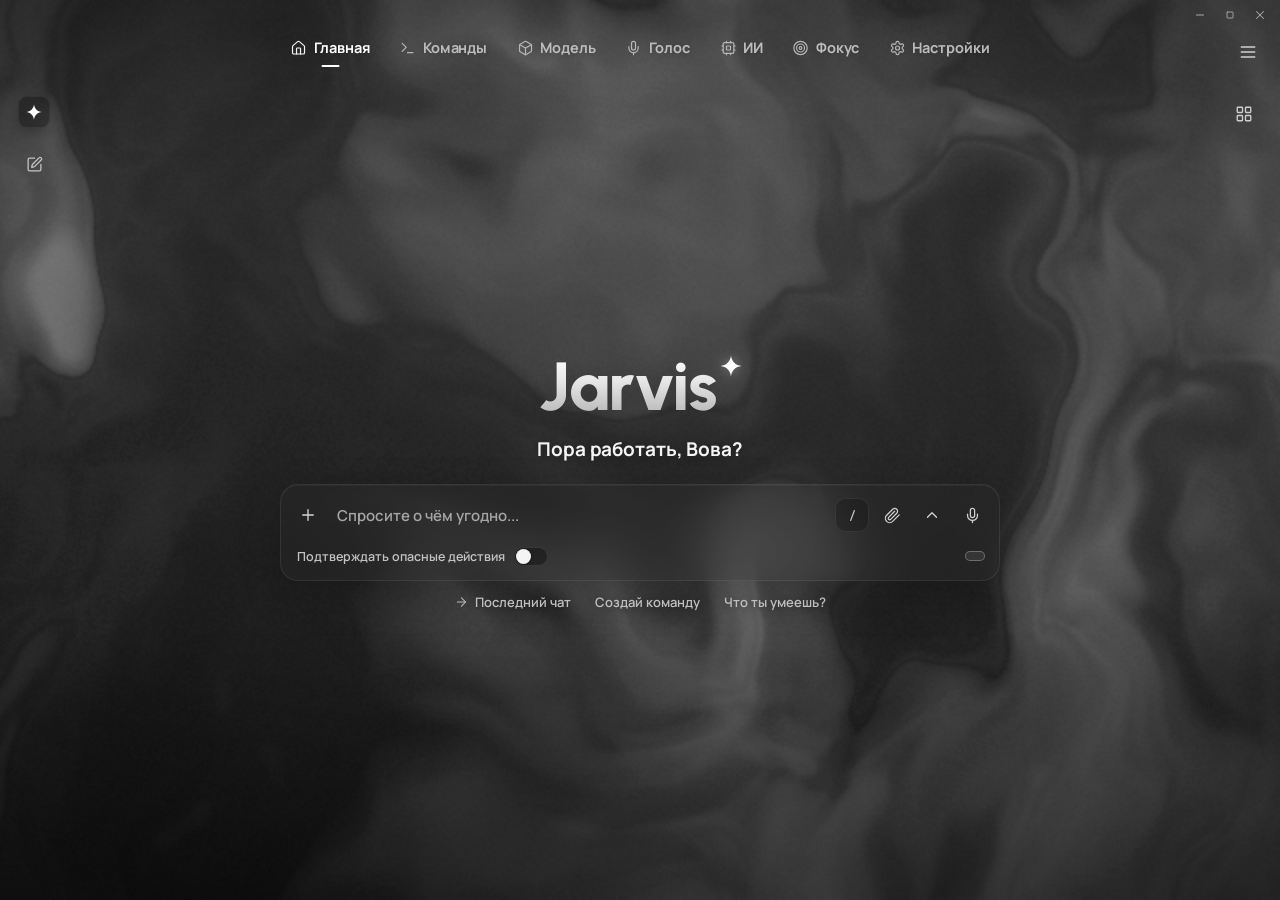
==== web/index.html @ 85fd49ee "Джарвис 1.0.0: новый интерфейс + менеджер версий (GitHub Releases)" ====
<!doctype html>
<html lang="ru">
<head>
<meta charset="utf-8">
<meta name="viewport" content="width=device-width, initial-scale=1">
<title>Джарвис</title>
<link rel="stylesheet" href="style.css">
</head>
<body data-state="idle">
<canvas id="bg"></canvas>
<div id="shade"></div>
<div id="app">
  <header id="top" class="pywebview-drag-region">
    <div id="winctl">
      <button data-win="min" title="Свернуть"></button>
      <button data-win="max" title="Развернуть"></button>
      <button data-win="close" class="close" title="Закрыть (в трей)"></button>
    </div>
    <nav id="tabs"></nav>
    <button id="burger" class="icon-btn" title="Меню"></button>
  </header>

  <aside id="rail">
    <button id="rail-home" class="rail-btn active" title="Главная"></button>
    <button id="rail-new" class="rail-btn" title="Новый чат"></button>
  </aside>
  <button id="grid-btn" class="icon-btn" title="Ещё"></button>

  <main id="views">
    <section class="view active" id="v-home">
      <div id="hero">
        <h1 id="wordmark"><span class="wm">Jarvis</span><span class="spark"></span></h1>
        <p id="greet">Пора работать, Вова?</p>
      </div>
      <div id="chat"><div id="msgs"></div></div>
      <div id="composer">
        <div id="status"><span class="dot"></span><span class="txt"></span></div>
        <div class="card">
          <div class="crow crow1">
            <button id="plus" class="sq" title="Действия"></button>
            <input id="input" type="text" autocomplete="off" spellcheck="false" placeholder="Спросите о чём угодно...">
            <button id="slash" class="sq boxed" title="Команды"></button>
            <button id="clip" class="sq" title="Приложить снимок экрана"></button>
            <button id="send" class="sq" title="Отправить (Enter)"></button>
            <button id="mic" class="sq" title="Говорить"></button>
          </div>
          <div class="crow crow2">
            <label class="tgl-wrap" id="confirm-wrap" title="Перед открытием программ и сайтов Джарвис спросит разрешение">
              <span class="lbl">Подтверждать опасные действия</span><span id="confirm-tgl" class="toggle"></span>
            </label>
            <button id="wake-btn" class="chip" title="Слово-активатор «Hey Jarvis»"></button>
            <button id="voice-btn" class="chip" title="Озвучивать ответы"></button>
            <button id="model-btn" class="chip" title="Модель"></button>
            <button id="watch-btn" class="chip" title="Как часто смотреть на экран во время фокуса"></button>
          </div>
        </div>
      </div>
      <div id="quick">
        <button data-q="last"></button>
        <button data-q="cmd">Создай команду</button>
        <button data-q="ask">Что ты умеешь?</button>
      </div>
    </section>

    <section class="view" id="v-commands"><div class="page"><div class="col" id="p-commands"></div></div></section>
    <section class="view" id="v-model"><div class="page"><div class="col" id="p-model"></div></div></section>
    <section class="view" id="v-voice"><div class="page"><div class="col" id="p-voice"></div></div></section>
    <section class="view" id="v-ai"><div class="page"><div class="col" id="p-ai"></div></div></section>
    <section class="view" id="v-focus"><div class="page"><div class="col" id="p-focus"></div></div></section>
    <section class="view" id="v-settings"><div class="page"><div class="col" id="p-settings"></div></div></section>
  </main>

  <div class="rz n" data-edge="n"></div><div class="rz s" data-edge="s"></div>
  <div class="rz e" data-edge="e"></div><div class="rz w" data-edge="w"></div>
  <div class="rz ne" data-edge="ne"></div><div class="rz nw" data-edge="nw"></div>
  <div class="rz se" data-edge="se"></div><div class="rz sw" data-edge="sw"></div>
  <div id="pop" class="hidden"></div>
  <div id="toasts"></div>
</div>
<script src="icons.js"></script>
<script src="bg.js"></script>
<script src="app.js"></script>
</body>
</html>
---- web/style.css ----
@font-face { font-family: 'Manrope'; src: url('fonts/Manrope-var.ttf') format('truetype'); font-weight: 200 800; font-display: block; }
@font-face { font-family: 'Urbanist'; src: url('fonts/Urbanist-var.ttf') format('truetype'); font-weight: 100 900; font-display: block; }

:root {
  --fg: #f2f2f2; --fg2: #c9c9c9; --dim: #9a9a9a; --dimmer: #6f6f6f;
  --glass: rgba(44, 44, 44, .36); --glass2: rgba(18, 18, 18, .55); --edge: rgba(255, 255, 255, .075);
  --edge2: rgba(255, 255, 255, .16); --hover: rgba(255, 255, 255, .07);
  --blur: blur(22px) saturate(115%);
  --lvl: 0;
  --top-h: 78px;
}
* { box-sizing: border-box; }
html, body { margin: 0; height: 100%; overflow: hidden; background: #161616; color: var(--fg);
  font-family: 'Manrope', 'Segoe UI', sans-serif; font-weight: 600; font-size: 14px;
  -webkit-font-smoothing: antialiased; user-select: none; }
button { font: inherit; color: inherit; background: none; border: 0; padding: 0; cursor: pointer; }
input, textarea, select { font: inherit; color: inherit; user-select: text; }
.ic { display: block; flex: none; }
.hidden { display: none !important; }

/* ── background ── */
#bg { position: fixed; inset: 0; width: 100%; height: 100%; display: block; z-index: 0; filter: contrast(1.04); }
body.no-webgl #bg { display: none; }
body.no-webgl { background: radial-gradient(1200px 700px at 60% 30%, #8a8a8a 0%, #4a4a4a 45%, #1d1d1d 100%); }
#shade { position: fixed; inset: 0; z-index: 1; pointer-events: none;
  background: radial-gradient(130% 95% at 50% 42%, rgba(0,0,0,0) 40%, rgba(0,0,0,.38) 100%),
              linear-gradient(180deg, rgba(0,0,0,.10) 0%, rgba(0,0,0,0) 18%, rgba(0,0,0,0) 70%, rgba(0,0,0,.18) 100%); }
body.view-page #shade { background: radial-gradient(130% 95% at 50% 42%, rgba(0,0,0,.18) 30%, rgba(0,0,0,.5) 100%); }
#app { position: fixed; inset: 0; z-index: 2; }

/* ── top bar ── */
#top { position: absolute; left: 0; right: 0; top: 0; height: var(--top-h); z-index: 20; }
#winctl { position: absolute; top: 4px; right: 6px; display: flex; gap: 2px; z-index: 30; }
#winctl button { width: 28px; height: 22px; border-radius: 6px; display: grid; place-items: center; color: #bdbdbd; opacity: .85; }
#winctl button:hover { background: var(--hover); color: #fff; opacity: 1; }
#winctl button.close:hover { background: #c42b1c; color: #fff; }
#tabs { position: absolute; left: 50%; top: 34px; transform: translateX(-50%); display: flex; gap: 30px; white-space: nowrap; }
.tab { display: flex; align-items: center; gap: 7px; color: #bcbcbc; font-weight: 700; font-size: 14.5px; letter-spacing: -.1px;
  position: relative; padding: 4px 0 8px; transition: color .18s; text-shadow: 0 1px 8px rgba(0,0,0,.25); }
.tab .ic { opacity: .95; }
.tab:hover { color: #e6e6e6; }
.tab.active { color: #fff; }
.tab::after { content: ''; position: absolute; left: 50%; bottom: -2px; width: 18px; height: 2px; border-radius: 2px;
  background: #fff; transform: translateX(-50%) scaleX(0); transition: transform .22s ease; }
.tab.active::after { transform: translateX(-50%) scaleX(1); }
#burger { position: absolute; right: 16px; top: 36px; }
.icon-btn { width: 32px; height: 32px; border-radius: 9px; display: grid; place-items: center; color: #cfcfcf; transition: background .15s, color .15s; }
.icon-btn:hover { background: var(--hover); color: #fff; }
.icon-btn.on { color: #fff; background: rgba(255,255,255,.12); }

/* ── left rail / grid ── */
#rail { position: absolute; left: 18px; top: 96px; display: flex; flex-direction: column; gap: 20px; z-index: 15; }
.rail-btn { width: 32px; height: 32px; border-radius: 9px; display: grid; place-items: center; color: #c4c4c4; transition: all .15s; }
.rail-btn:hover { background: var(--hover); color: #fff; }
.rail-btn.active { background: rgba(10,10,10,.42); color: #fff; box-shadow: inset 0 0 0 1px rgba(255,255,255,.06), 0 4px 14px rgba(0,0,0,.25); }
#grid-btn { position: absolute; right: 20px; top: 98px; z-index: 15; }

/* ── views ── */
.view { position: absolute; inset: 0; opacity: 0; pointer-events: none; transition: opacity .25s ease; }
.view.active { opacity: 1; pointer-events: auto; }

/* ── hero ── */
#hero { position: absolute; left: 0; right: 0; top: calc(50% - 98px); text-align: center; transition: opacity .35s ease, transform .45s cubic-bezier(.2,.8,.2,1); }
#wordmark { margin: 0; display: inline-flex; align-items: flex-start; font-family: 'Urbanist', 'Manrope', sans-serif; font-weight: 800;
  font-size: 68px; letter-spacing: -1.5px; line-height: 1; }
#wordmark .wm { background: linear-gradient(180deg, #ffffff 0%, #e8e8e8 38%, #a9a9a9 100%); -webkit-background-clip: text; background-clip: text;
  color: transparent; filter: drop-shadow(0 3px 16px rgba(0,0,0,.28)); padding: 0 2px 6px; }
#wordmark .spark { color: #fff; margin-left: 1px; margin-top: 2px; filter: drop-shadow(0 0 6px rgba(255,255,255,.35)); transition: filter .3s; }
#greet { margin: 10px 0 0; font-size: 19px; font-weight: 700; color: #f4f4f4; letter-spacing: -.1px; text-shadow: 0 1px 10px rgba(0,0,0,.35); }
body[data-state="thinking"] #wordmark .spark { animation: spin 2.2s cubic-bezier(.5,.1,.5,.9) infinite; filter: drop-shadow(0 0 10px rgba(255,255,255,.7)); }
body[data-state="speaking"] #wordmark .spark { animation: pulse 1.1s ease-in-out infinite; filter: drop-shadow(0 0 12px rgba(255,255,255,.8)); }
body[data-state="listening"] #wordmark .spark { animation: pulse .7s ease-in-out infinite; filter: drop-shadow(0 0 14px rgba(255,255,255,.9)); }
@keyframes spin { to { transform: rotate(360deg); } }
@keyframes pulse { 0%,100% { transform: scale(1); } 50% { transform: scale(1.28); } }

/* ── composer ── */
#composer { position: absolute; left: 50%; width: min(720px, calc(100% - 150px)); top: calc(50% + 34px); transform: translateX(-50%);
  transition: top .5s cubic-bezier(.2,.8,.2,1), width .4s ease; z-index: 12; }
.card { background: var(--glass); backdrop-filter: var(--blur); -webkit-backdrop-filter: var(--blur); border: 1px solid var(--edge);
  border-radius: 18px; box-shadow: 0 14px 40px rgba(0,0,0,.22), inset 0 1px 0 rgba(255,255,255,.045); }
#composer .card { padding: 8px 10px 9px 10px; }
.crow { display: flex; align-items: center; gap: 6px; }
.crow1 { height: 44px; }
#plus { width: 34px; height: 34px; color: #d6d6d6; }
#input { flex: 1; min-width: 0; height: 40px; background: transparent; border: 0; outline: 0; font-size: 15px; font-weight: 600; color: #f0f0f0; padding: 0 6px; }
#input::placeholder { color: #a6a6a6; }
.sq { width: 34px; height: 34px; border-radius: 10px; display: grid; place-items: center; color: #cfcfcf; transition: background .15s, color .15s, box-shadow .2s; }
.sq:hover { background: var(--hover); color: #fff; }
.sq.boxed { background: rgba(0,0,0,.22); box-shadow: inset 0 0 0 1px rgba(255,255,255,.08); }
.sq.boxed:hover { background: rgba(255,255,255,.08); }
.sq.on { color: #fff; background: rgba(255,255,255,.14); }
#mic { position: relative; }
body[data-state="listening"] #mic { color: #111; background: #fff;
  box-shadow: 0 0 0 calc(3px + var(--lvl) * 9px) rgba(255,255,255,.18), 0 0 22px rgba(255,255,255,.55); }
body[data-state="speaking"] #mic { color: #fff; }
.crow2 { padding: 4px 4px 0 6px; gap: 14px; min-width: 0; font-size: 12.5px; color: #c3c3c3; height: 34px; }
.crow2 .lbl { white-space: nowrap; }
.toggle { position: relative; width: 34px; height: 19px; border-radius: 12px; background: rgba(0,0,0,.35); box-shadow: inset 0 0 0 1px rgba(255,255,255,.1); flex: none; transition: background .2s; }
.toggle::after { content: ''; position: absolute; left: 2px; top: 2px; width: 15px; height: 15px; border-radius: 50%; background: #f4f4f4; transition: transform .2s ease; box-shadow: 0 1px 3px rgba(0,0,0,.35); }
.toggle.on { background: rgba(255,255,255,.42); }
.toggle.on::after { transform: translateX(15px); }
.tgl-wrap { display: flex; align-items: center; gap: 9px; cursor: pointer; }
.chip { display: flex; align-items: center; gap: 6px; color: #c6c6c6; white-space: nowrap; border-radius: 8px; padding: 3px 4px; transition: color .15s, background .15s; }
.chip:hover { color: #fff; }
.chip.on { color: #fff; }
.chip.on .ic { filter: drop-shadow(0 0 5px rgba(255,255,255,.6)); }
#model-btn { color: #ececec; font-weight: 700; max-width: 150px; min-width: 0; flex: 0 1 auto; }
#model-btn .txt { overflow: hidden; text-overflow: ellipsis; white-space: nowrap; }
#watch-btn { margin-left: auto; border: 1px solid rgba(255,255,255,.28); background: rgba(255,255,255,.08); padding: 4px 9px; border-radius: 9px; color: #e2e2e2; max-width: 150px; min-width: 0; flex: 0 1 auto; }
#watch-btn .txt { overflow: hidden; text-overflow: ellipsis; white-space: nowrap; }
#watch-btn:hover { background: rgba(255,255,255,.14); }
#status { position: absolute; left: 50%; transform: translateX(-50%); bottom: calc(100% + 8px); font-size: 12px; color: #d8d8d8; white-space: nowrap;
  display: flex; align-items: center; gap: 7px; opacity: 0; transition: opacity .25s; pointer-events: none; text-shadow: 0 1px 8px rgba(0,0,0,.5); }
#status .dot { width: 6px; height: 6px; border-radius: 50%; background: #fff; box-shadow: 0 0 8px #fff; }
#status.show .dot { animation: pulse 1s infinite; }
#status.show { opacity: 1; }

#quick { position: absolute; left: 50%; transform: translateX(-50%); top: calc(50% + 143px); display: flex; gap: 24px; font-size: 13px; color: #cfcfcf;
  transition: opacity .3s; white-space: nowrap; }
#quick button { display: flex; align-items: center; gap: 6px; color: #cfcfcf; text-shadow: 0 1px 8px rgba(0,0,0,.4); }
#quick button:hover { color: #fff; }

/* ── chat mode ── */
#chat { position: absolute; left: 50%; transform: translateX(-50%); width: min(760px, calc(100% - 150px)); top: 86px; bottom: 132px;
  overflow-y: auto; opacity: 0; pointer-events: none; transition: opacity .35s ease .1s; padding: 10px 6px 18px;
  -webkit-mask-image: linear-gradient(180deg, transparent 0, #000 26px, #000 calc(100% - 16px), transparent 100%); }
#chat::-webkit-scrollbar { width: 6px; } #chat::-webkit-scrollbar-thumb { background: rgba(255,255,255,.14); border-radius: 3px; }
body.chatmode #chat { opacity: 1; pointer-events: auto; }
body.chatmode #hero { opacity: 0; transform: translateY(-46px) scale(.92); pointer-events: none; }
body.chatmode #composer { top: calc(100% - 118px); width: min(760px, calc(100% - 150px)); }
body.chatmode #quick { opacity: 0; pointer-events: none; }
.msg { display: flex; gap: 10px; margin: 12px 0; animation: msgin .35s cubic-bezier(.2,.8,.2,1); }
@keyframes msgin { from { opacity: 0; transform: translateY(8px); } to { opacity: 1; transform: none; } }
.msg .av { width: 28px; height: 28px; border-radius: 9px; flex: none; display: grid; place-items: center; color: #fff;
  background: rgba(10,10,10,.45); box-shadow: inset 0 0 0 1px rgba(255,255,255,.07); margin-top: 2px; }
.bubble { max-width: 78%; padding: 10px 14px; border-radius: 16px; line-height: 1.5; font-size: 14.5px; font-weight: 550; color: #eeeeee;
  backdrop-filter: var(--blur); -webkit-backdrop-filter: var(--blur); white-space: pre-wrap; word-wrap: break-word; user-select: text; }
.msg.jarvis .bubble { background: rgba(20,20,20,.46); border: 1px solid var(--edge); border-top-left-radius: 6px; }
.msg.user { justify-content: flex-end; }
.msg.user .bubble { background: rgba(255,255,255,.13); border: 1px solid rgba(255,255,255,.10); border-top-right-radius: 6px; color: #fafafa; }
.msg.nudge .bubble { border-color: rgba(255,255,255,.28); box-shadow: 0 0 24px rgba(255,255,255,.08); }
.msg.system { justify-content: center; }
.msg.system .bubble { background: rgba(0,0,0,.28); font-size: 12.5px; color: #cfcfcf; border-radius: 10px; padding: 6px 12px; max-width: 90%; text-align: center; }
.msg.tool { margin: -4px 0 6px 38px; }
.toolchip { display: inline-flex; align-items: center; gap: 6px; font-size: 12px; color: #bdbdbd; padding: 3px 9px; border-radius: 8px; background: rgba(0,0,0,.22); }
.typing .bubble { display: flex; gap: 5px; padding: 14px 16px; }
.typing i { width: 6px; height: 6px; border-radius: 50%; background: #ddd; animation: blink 1.2s infinite; }
.typing i:nth-child(2) { animation-delay: .15s; } .typing i:nth-child(3) { animation-delay: .3s; }
@keyframes blink { 0%,80%,100% { opacity: .25; transform: translateY(0); } 40% { opacity: 1; transform: translateY(-3px); } }
.msg .ts { font-size: 10.5px; color: #8d8d8d; align-self: flex-end; margin-bottom: 2px; }

/* ── pages ── */
.page { position: absolute; left: 0; right: 0; top: 84px; bottom: 0; overflow-y: auto; padding: 8px 0 40px; }
.page::-webkit-scrollbar { width: 8px; } .page::-webkit-scrollbar-thumb { background: rgba(255,255,255,.14); border-radius: 4px; }
.col { width: min(780px, calc(100% - 150px)); margin: 0 auto; }
.ph { display: flex; align-items: flex-end; justify-content: space-between; margin: 10px 2px 16px; }
.ph h2 { margin: 0; font-family: 'Urbanist', 'Manrope'; font-weight: 800; font-size: 30px; letter-spacing: -.6px;
  background: linear-gradient(180deg, #fff, #b5b5b5); -webkit-background-clip: text; background-clip: text; color: transparent; }
.ph p { margin: 4px 0 0; color: #bdbdbd; font-size: 13px; font-weight: 600; }
.sect { padding: 16px 18px; margin-bottom: 14px; }
.sect h3 { margin: 0 0 12px; font-size: 13px; font-weight: 700; color: #e8e8e8; letter-spacing: .2px; display: flex; align-items: center; gap: 8px; }
.sect h3 .ic { color: #cfcfcf; }
.row { display: flex; align-items: center; gap: 12px; min-height: 40px; }
.row + .row { border-top: 1px solid rgba(255,255,255,.05); }
.row .grow { flex: 1; min-width: 0; }
.row .t { color: #ececec; font-size: 13.5px; }
.row .s { color: #a9a9a9; font-size: 12px; font-weight: 600; margin-top: 2px; }
.grid2 { display: grid; grid-template-columns: 1fr 1fr; gap: 12px 14px; }
.grid3 { display: grid; grid-template-columns: repeat(3, 1fr); gap: 12px 14px; }
.field label { display: block; font-size: 12px; color: #b3b3b3; margin: 0 0 6px 2px; }
.inp, select.inp, textarea.inp { width: 100%; background: rgba(0,0,0,.28); border: 1px solid rgba(255,255,255,.09); border-radius: 10px;
  padding: 9px 12px; color: #eee; font-size: 13.5px; font-weight: 600; outline: none; transition: border-color .15s, background .15s; }
.inp:focus { border-color: rgba(255,255,255,.3); background: rgba(0,0,0,.36); }
textarea.inp { resize: vertical; min-height: 84px; line-height: 1.45; }
select.inp { appearance: none; padding-right: 32px; background-image: url("data:image/svg+xml,%3Csvg xmlns='http://www.w3.org/2000/svg' width='14' height='14' viewBox='0 0 24 24' fill='none' stroke='%23bbb' stroke-width='2' stroke-linecap='round'%3E%3Cpath d='m6 9 6 6 6-6'/%3E%3C/svg%3E");
  background-repeat: no-repeat; background-position: right 10px center; }
select.inp option { background: #222; color: #eee; }
.inp-wrap { position: relative; } .inp-wrap .inp { padding-right: 40px; }
.inp-wrap .eye { position: absolute; right: 6px; top: 50%; transform: translateY(-50%); width: 28px; height: 28px; display: grid; place-items: center; color: #aaa; border-radius: 7px; }
.inp-wrap .eye:hover { color: #fff; background: var(--hover); }
.btn { display: inline-flex; align-items: center; gap: 8px; height: 36px; padding: 0 14px; border-radius: 10px; background: rgba(255,255,255,.08);
  box-shadow: inset 0 0 0 1px rgba(255,255,255,.1); color: #eee; font-weight: 700; font-size: 13px; white-space: nowrap; transition: background .15s, transform .1s; }
.btn:hover { background: rgba(255,255,255,.14); }
.btn:active { transform: translateY(1px); }
.btn.primary { background: #f3f3f3; color: #111; box-shadow: 0 4px 18px rgba(255,255,255,.12); }
.btn.primary:hover { background: #fff; }
.btn.ghost { background: transparent; box-shadow: none; color: #cfcfcf; } .btn.ghost:hover { background: var(--hover); color: #fff; }
.btn.sm { height: 30px; padding: 0 10px; font-size: 12.5px; }
.seg { display: inline-flex; background: rgba(0,0,0,.3); border-radius: 11px; padding: 3px; box-shadow: inset 0 0 0 1px rgba(255,255,255,.07); }
.seg button { padding: 7px 14px; border-radius: 8px; color: #bdbdbd; font-weight: 700; font-size: 13px; transition: all .15s; }
.seg button:hover { color: #fff; }
.seg button.on { background: rgba(255,255,255,.9); color: #121212; }
.note { font-size: 12px; color: #a7a7a7; line-height: 1.5; margin-top: 10px; }
.note b { color: #dcdcdc; font-weight: 700; }
.result { font-size: 12.5px; color: #dedede; margin-left: 4px; }
.slider { -webkit-appearance: none; appearance: none; width: 100%; height: 4px; border-radius: 2px; background: rgba(255,255,255,.18); outline: none; }
.slider::-webkit-slider-thumb { -webkit-appearance: none; width: 16px; height: 16px; border-radius: 50%; background: #f3f3f3; cursor: pointer; box-shadow: 0 1px 6px rgba(0,0,0,.4); }
.val { min-width: 48px; text-align: right; color: #ddd; font-size: 12.5px; }
.link { color: #e8e8e8; text-decoration: underline; text-underline-offset: 3px; text-decoration-color: rgba(255,255,255,.3); cursor: pointer; }

/* abilities */
.abil { padding: 14px; display: flex; flex-direction: column; gap: 6px; cursor: pointer; transition: transform .15s, background .15s; }
.abil:hover { background: rgba(40,40,40,.5); transform: translateY(-1px); }
.abil .top { display: flex; align-items: center; gap: 10px; }
.abil .ico { width: 32px; height: 32px; border-radius: 9px; display: grid; place-items: center; background: rgba(0,0,0,.3); color: #fff; box-shadow: inset 0 0 0 1px rgba(255,255,255,.07); }
.abil .ttl { font-weight: 700; font-size: 13.5px; color: #f0f0f0; }
.abil .dsc { font-size: 12px; color: #a9a9a9; min-height: 16px; }
.abil .ex { font-size: 12.5px; color: #dcdcdc; font-style: italic; }
.cmd-row .name { font-weight: 700; color: #f0f0f0; } .cmd-row .prompt { color: #b8b8b8; font-size: 12.5px; overflow: hidden; text-overflow: ellipsis; white-space: nowrap; }

/* focus */
.focus-top { display: flex; gap: 22px; align-items: center; }
.ring { position: relative; width: 210px; height: 210px; flex: none; }
.ring svg { position: absolute; inset: 0; transform: rotate(-90deg); }
.ring .track { stroke: rgba(255,255,255,.1); } .ring .bar { stroke: #f2f2f2; transition: stroke-dashoffset .9s linear; filter: drop-shadow(0 0 6px rgba(255,255,255,.35)); }
.ring .mid { position: absolute; inset: 0; display: flex; flex-direction: column; align-items: center; justify-content: center; }
.ring .time { font-family: 'Urbanist', 'Manrope'; font-weight: 800; font-size: 46px; letter-spacing: -1px; color: #fff; }
.ring .ph2 { font-size: 12.5px; color: #bdbdbd; margin-top: 2px; }
.focus-form { flex: 1; min-width: 0; display: flex; flex-direction: column; gap: 12px; }
.btns { display: flex; gap: 8px; flex-wrap: wrap; }
.guard { font-size: 12.5px; color: #cfcfcf; display: flex; align-items: center; gap: 8px; }
.metrics { display: grid; grid-template-columns: repeat(4, 1fr); gap: 10px; margin-bottom: 14px; }
.metric { background: rgba(0,0,0,.22); border-radius: 12px; padding: 10px 12px; box-shadow: inset 0 0 0 1px rgba(255,255,255,.05); }
.metric .k { font-size: 11.5px; color: #a8a8a8; } .metric .v { font-size: 18px; font-weight: 800; color: #fff; margin-top: 3px; font-family: 'Urbanist', 'Manrope'; }
.bars { display: flex; align-items: flex-end; gap: 12px; height: 120px; padding: 0 4px; }
.bars .b { flex: 1; display: flex; flex-direction: column; align-items: center; gap: 6px; height: 100%; justify-content: flex-end; }
.bars .b i { width: 100%; max-width: 46px; border-radius: 8px 8px 4px 4px; background: linear-gradient(180deg, rgba(255,255,255,.85), rgba(255,255,255,.25)); min-height: 3px; transition: height .5s; }
.bars .b span { font-size: 11px; color: #aaa; } .bars .b em { font-style: normal; font-size: 10.5px; color: #ddd; }
.chips { display: flex; flex-wrap: wrap; gap: 8px; }
.tag { display: inline-flex; align-items: center; gap: 6px; padding: 5px 6px 5px 11px; border-radius: 9px; background: rgba(255,255,255,.08); box-shadow: inset 0 0 0 1px rgba(255,255,255,.08); font-size: 12.5px; }
.tag button { width: 18px; height: 18px; border-radius: 5px; display: grid; place-items: center; color: #aaa; } .tag button:hover { background: rgba(255,255,255,.12); color: #fff; }
.soon { display: flex; gap: 14px; align-items: center; }
.soon .big { width: 46px; height: 46px; border-radius: 12px; display: grid; place-items: center; background: rgba(0,0,0,.3); color: #ddd; }
.badge { font-size: 11px; padding: 2px 8px; border-radius: 6px; background: rgba(255,255,255,.12); color: #eee; margin-left: 8px; }

/* popover / toast */
#pop { position: fixed; z-index: 50; min-width: 220px; max-width: 340px; max-height: 60vh; overflow-y: auto; padding: 6px; border-radius: 14px;
  background: rgba(24,24,24,.78); backdrop-filter: var(--blur); -webkit-backdrop-filter: var(--blur); border: 1px solid rgba(255,255,255,.09);
  box-shadow: 0 18px 50px rgba(0,0,0,.45); animation: popin .16s ease; }
@keyframes popin { from { opacity: 0; transform: translateY(-4px) scale(.98); } to { opacity: 1; transform: none; } }
.pi { display: flex; align-items: center; gap: 10px; width: 100%; padding: 8px 10px; border-radius: 9px; color: #e2e2e2; font-size: 13px; text-align: left; }
.pi:hover { background: rgba(255,255,255,.08); color: #fff; }
.pi .sub { margin-left: auto; color: #8f8f8f; font-size: 11.5px; padding-left: 10px; }
.pi.sel { color: #fff; } .pi.sel .ic.chk { opacity: 1; }
.pi .ic.chk { opacity: 0; margin-left: auto; }
.pi.dim { color: #8a8a8a; }
.ph-h { font-size: 11px; color: #8d8d8d; padding: 8px 10px 4px; text-transform: uppercase; letter-spacing: .6px; }
.sep { height: 1px; background: rgba(255,255,255,.07); margin: 4px 6px; }
#toasts { position: fixed; left: 50%; bottom: 22px; transform: translateX(-50%); z-index: 60; display: flex; flex-direction: column; gap: 8px; align-items: center; pointer-events: none; }
.toast { pointer-events: auto; padding: 9px 14px; border-radius: 11px; background: rgba(22,22,22,.82); backdrop-filter: var(--blur); border: 1px solid rgba(255,255,255,.1);
  font-size: 12.5px; color: #eee; box-shadow: 0 10px 30px rgba(0,0,0,.35); display: flex; gap: 10px; align-items: center; animation: popin .2s ease; max-width: 520px; }
.toast.err { border-color: rgba(255,120,120,.35); }
body.chatmode #toasts { bottom: 136px; }

/* resize grips */
.rz { position: fixed; z-index: 100; }
.rz.n { top: 0; left: 8px; right: 8px; height: 4px; cursor: n-resize; }
.rz.s { bottom: 0; left: 8px; right: 8px; height: 5px; cursor: s-resize; }
.rz.e { right: 0; top: 8px; bottom: 8px; width: 5px; cursor: e-resize; }
.rz.w { left: 0; top: 8px; bottom: 8px; width: 5px; cursor: w-resize; }
.rz.ne { right: 0; top: 0; width: 8px; height: 8px; cursor: ne-resize; }
.rz.nw { left: 0; top: 0; width: 8px; height: 8px; cursor: nw-resize; }
.rz.se { right: 0; bottom: 0; width: 12px; height: 12px; cursor: se-resize; }
.rz.sw { left: 0; bottom: 0; width: 10px; height: 10px; cursor: sw-resize; }
body.maximized .rz { display: none; }

@media (max-width: 900px) { #tabs { gap: 18px; } .tab { font-size: 13.5px; } .grid3 { grid-template-columns: 1fr 1fr; } .metrics { grid-template-columns: 1fr 1fr; } }
@media (max-height: 600px) { #hero { top: calc(50% - 92px); } #wordmark { font-size: 58px; } }

/* versions */
.sect h3 .grow { flex: 1; }
.sect h3 .icon-btn { width: 26px; height: 26px; }
.icon-btn.spin .ic { animation: spin .9s linear infinite; }
@keyframes spin { to { transform: rotate(360deg); } }
.vlist { margin-top: 8px; display: flex; flex-direction: column; gap: 8px; }
.vempty { color: #a9a9a9; font-size: 12.5px; font-weight: 600; padding: 10px 2px; }
.ver { border: 1px solid rgba(255,255,255,.06); background: rgba(0,0,0,.18); border-radius: 12px; padding: 10px 12px; }
.ver.cur { border-color: rgba(255,255,255,.16); background: rgba(255,255,255,.05); }
.vhead { display: flex; align-items: center; gap: 4px; min-height: 30px; }
.vhead .grow { flex: 1; }
.vtag { font-weight: 800; font-size: 14px; color: #f2f2f2; }
.vhead .badge { margin-left: 6px; }
.vdate { color: #9a9a9a; font-size: 12px; font-weight: 600; margin-left: 10px; }
.vcur { display: inline-flex; align-items: center; gap: 6px; color: #dcdcdc; font-size: 12.5px; font-weight: 700; padding: 0 6px; }
.vnotes { color: #b9b9b9; font-size: 12.5px; line-height: 1.45; white-space: pre-line; margin-top: 4px; max-height: 74px; overflow: hidden; }
.vprog { display: none; margin-top: 8px; }
.vprog.on { display: block; }
.vprog i { display: block; height: 4px; width: 0; border-radius: 3px; background: #f2f2f2; box-shadow: 0 0 10px rgba(255,255,255,.5); transition: width .2s; }
.vprog span { display: block; color: #bdbdbd; font-size: 11.5px; font-weight: 600; margin-top: 5px; }
.btn[disabled] { opacity: .45; pointer-events: none; }
/* modal */
.modal { position: fixed; inset: 0; z-index: 90; display: grid; place-items: center; background: rgba(0,0,0,.45); opacity: 0; transition: opacity .15s; }
.modal.show { opacity: 1; }
.mbox { width: min(440px, calc(100% - 48px)); padding: 20px 22px 18px; border-radius: 16px; background: rgba(28,28,28,.86);
  backdrop-filter: var(--blur); -webkit-backdrop-filter: var(--blur); border: 1px solid rgba(255,255,255,.12); box-shadow: 0 24px 70px rgba(0,0,0,.55); }
.mtitle { font-size: 16px; font-weight: 800; margin-bottom: 10px; }
.mtext { color: #c4c4c4; font-size: 13px; line-height: 1.5; font-weight: 500; }
.mbtns { display: flex; justify-content: flex-end; gap: 8px; margin-top: 18px; }
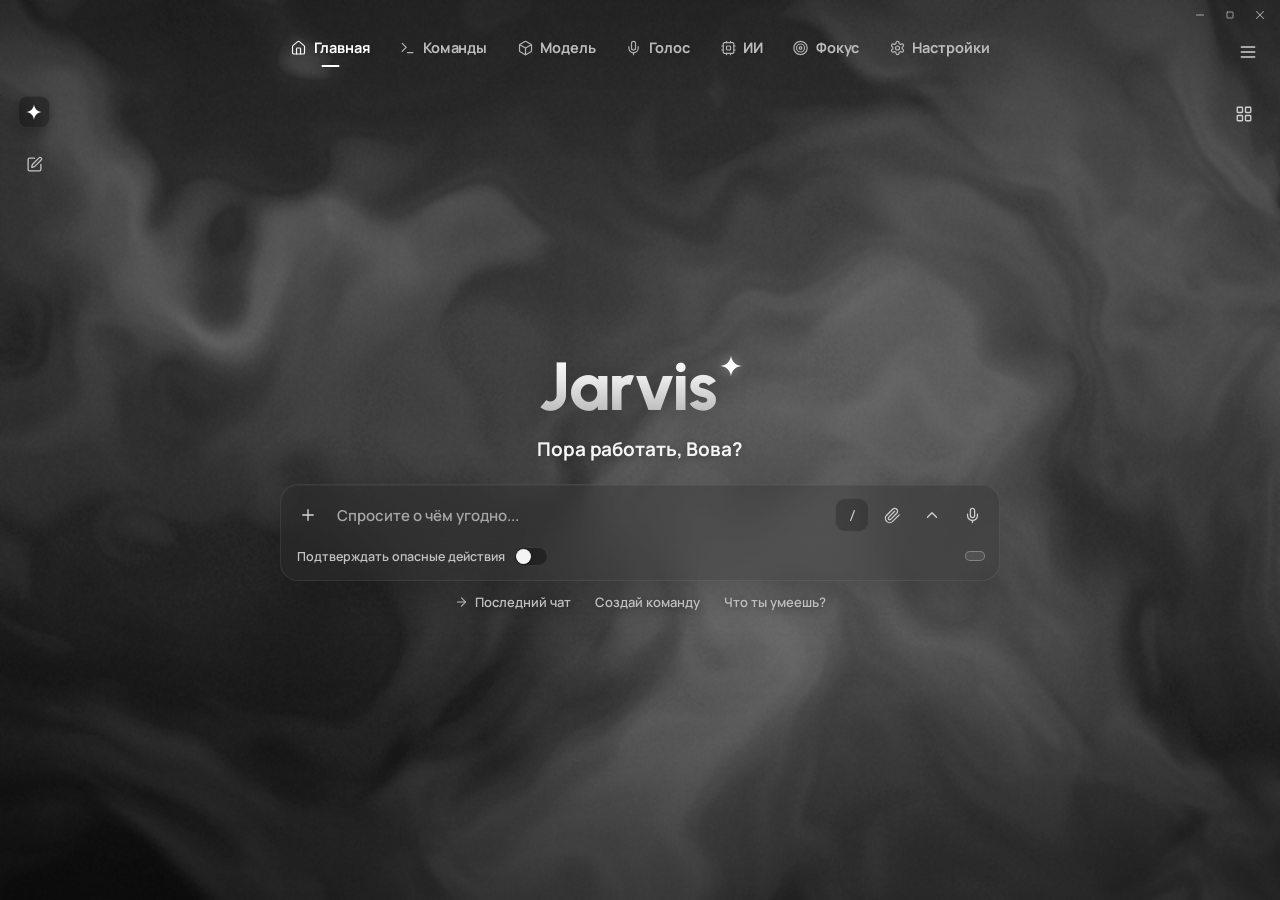
==== commit 746b33ee: "Джарвис 1.1.0: имя ассистента и характер" ====
--- a/web/index.html
+++ b/web/index.html
@@ -45,7 +45,7 @@
             <button id="mic" class="sq" title="Говорить"></button>
           </div>
           <div class="crow crow2">
-            <label class="tgl-wrap" id="confirm-wrap" title="Перед открытием программ и сайтов Джарвис спросит разрешение">
+            <label class="tgl-wrap" id="confirm-wrap" title="Перед открытием программ и сайтов ассистент спросит разрешение">
               <span class="lbl">Подтверждать опасные действия</span><span id="confirm-tgl" class="toggle"></span>
             </label>
             <button id="wake-btn" class="chip" title="Слово-активатор «Hey Jarvis»"></button>
--- a/web/style.css
+++ b/web/style.css
@@ -296,3 +296,15 @@
 .mtitle { font-size: 16px; font-weight: 800; margin-bottom: 10px; }
 .mtext { color: #c4c4c4; font-size: 13px; line-height: 1.5; font-weight: 500; }
 .mbtns { display: flex; justify-content: flex-end; gap: 8px; margin-top: 18px; }
+
+/* name + character (v1.1) */
+#wordmark.long { font-size: 54px; } #wordmark.xlong { font-size: 42px; }
+.msg .col { display: flex; flex-direction: column; min-width: 0; max-width: 100%; }
+.msg .who { font-size: 11px; font-weight: 700; color: #9d9d9d; margin: 0 0 3px 2px; letter-spacing: .2px; }
+.pchips { display: flex; flex-wrap: wrap; gap: 8px; }
+.pchip { display: inline-flex; align-items: center; gap: 6px; height: 32px; padding: 0 13px; border-radius: 999px; font-size: 13px; font-weight: 600;
+  color: #d6d6d6; background: rgba(255,255,255,.06); border: 1px solid rgba(255,255,255,.08); transition: background .15s, color .15s, border-color .15s; }
+.pchip:hover { background: rgba(255,255,255,.11); color: #fff; }
+.pchip.on { background: #f2f2f2; color: #111; border-color: #f2f2f2; box-shadow: 0 4px 16px rgba(255,255,255,.12); }
+.vsug { margin-top: 10px; border-top: none !important; background: rgba(0,0,0,.18); border-radius: 12px; padding: 8px 12px; }
+.msg.jarvis .av { margin-top: 17px; }
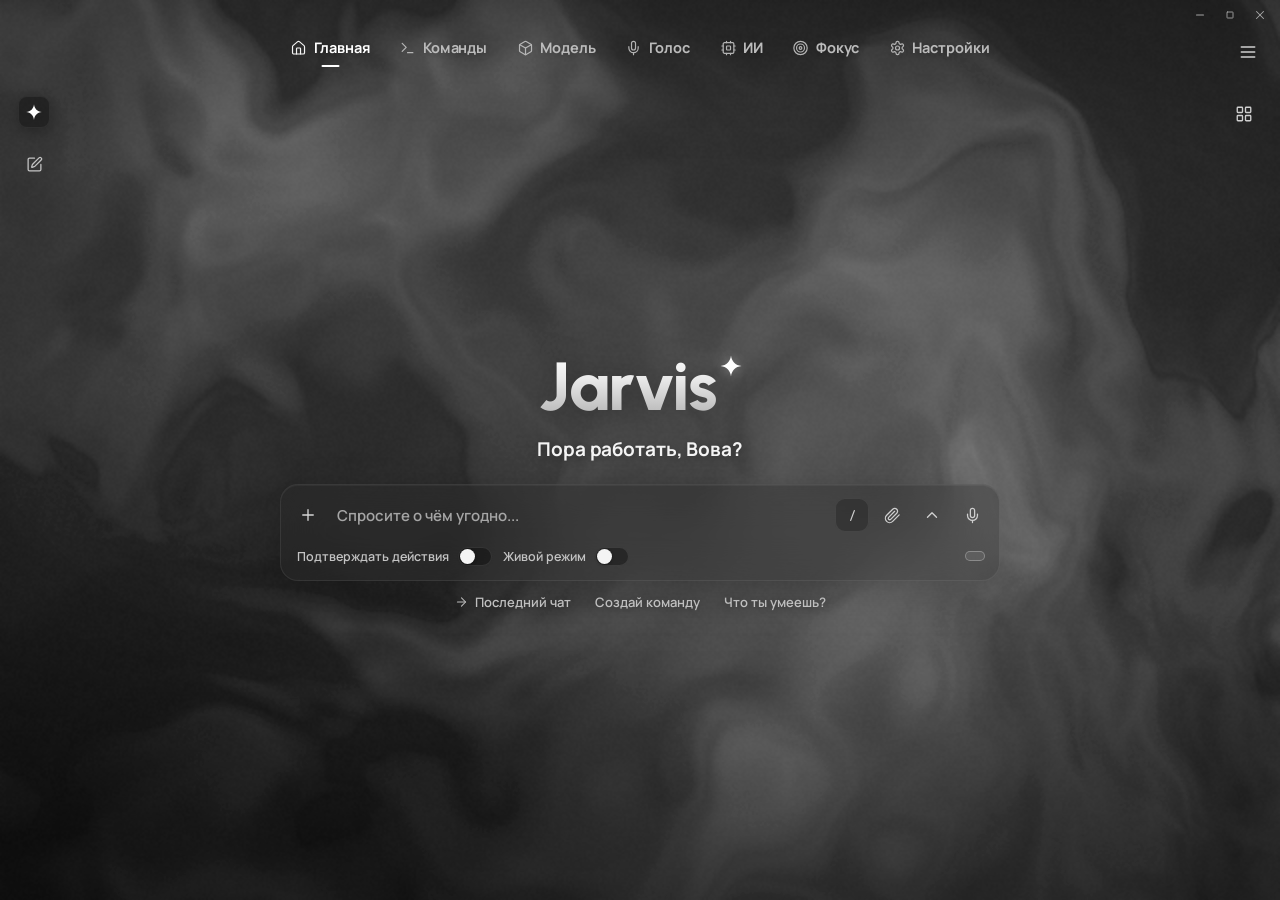
==== commit c31be9d0: "Джарвис 1.2.0: живой режим + вызов по имени" ====
--- a/web/index.html
+++ b/web/index.html
@@ -45,8 +45,11 @@
             <button id="mic" class="sq" title="Говорить"></button>
           </div>
           <div class="crow crow2">
-            <label class="tgl-wrap" id="confirm-wrap" title="Перед открытием программ и сайтов ассистент спросит разрешение">
-              <span class="lbl">Подтверждать опасные действия</span><span id="confirm-tgl" class="toggle"></span>
+            <label class="tgl-wrap" id="confirm-wrap" title="Подтверждать опасные действия: перед открытием программ и сайтов ассистент спросит разрешение">
+              <span class="lbl">Подтверждать действия</span><span id="confirm-tgl" class="toggle"></span>
+            </label>
+            <label class="tgl-wrap" id="live-wrap" title="Живой режим: ассистент сам поглядывает на экран и говорит, только когда это уместно">
+              <span class="lbl">Живой режим</span><span id="live-tgl" class="toggle"></span>
             </label>
             <button id="wake-btn" class="chip" title="Слово-активатор «Hey Jarvis»"></button>
             <button id="voice-btn" class="chip" title="Озвучивать ответы"></button>
--- a/web/style.css
+++ b/web/style.css
@@ -93,7 +93,7 @@
 body[data-state="listening"] #mic { color: #111; background: #fff;
   box-shadow: 0 0 0 calc(3px + var(--lvl) * 9px) rgba(255,255,255,.18), 0 0 22px rgba(255,255,255,.55); }
 body[data-state="speaking"] #mic { color: #fff; }
-.crow2 { padding: 4px 4px 0 6px; gap: 14px; min-width: 0; font-size: 12.5px; color: #c3c3c3; height: 34px; }
+.crow2 { padding: 4px 4px 0 6px; gap: 11px; min-width: 0; font-size: 12.5px; color: #c3c3c3; height: 34px; }
 .crow2 .lbl { white-space: nowrap; }
 .toggle { position: relative; width: 34px; height: 19px; border-radius: 12px; background: rgba(0,0,0,.35); box-shadow: inset 0 0 0 1px rgba(255,255,255,.1); flex: none; transition: background .2s; }
 .toggle::after { content: ''; position: absolute; left: 2px; top: 2px; width: 15px; height: 15px; border-radius: 50%; background: #f4f4f4; transition: transform .2s ease; box-shadow: 0 1px 3px rgba(0,0,0,.35); }
@@ -104,7 +104,7 @@
 .chip:hover { color: #fff; }
 .chip.on { color: #fff; }
 .chip.on .ic { filter: drop-shadow(0 0 5px rgba(255,255,255,.6)); }
-#model-btn { color: #ececec; font-weight: 700; max-width: 150px; min-width: 0; flex: 0 1 auto; }
+#model-btn { color: #ececec; font-weight: 700; max-width: 160px; min-width: 0; flex: 0 1 auto; }
 #model-btn .txt { overflow: hidden; text-overflow: ellipsis; white-space: nowrap; }
 #watch-btn { margin-left: auto; border: 1px solid rgba(255,255,255,.28); background: rgba(255,255,255,.08); padding: 4px 9px; border-radius: 9px; color: #e2e2e2; max-width: 150px; min-width: 0; flex: 0 1 auto; }
 #watch-btn .txt { overflow: hidden; text-overflow: ellipsis; white-space: nowrap; }
@@ -138,6 +138,8 @@
 .msg.jarvis .bubble { background: rgba(20,20,20,.46); border: 1px solid var(--edge); border-top-left-radius: 6px; }
 .msg.user { justify-content: flex-end; }
 .msg.user .bubble { background: rgba(255,255,255,.13); border: 1px solid rgba(255,255,255,.10); border-top-right-radius: 6px; color: #fafafa; }
+.msg.live .bubble { border-color: rgba(160,220,255,.28); box-shadow: 0 0 24px rgba(140,200,255,.08); }
+.msg.live .av { color: #cfeaff; }
 .msg.nudge .bubble { border-color: rgba(255,255,255,.28); box-shadow: 0 0 24px rgba(255,255,255,.08); }
 .msg.system { justify-content: center; }
 .msg.system .bubble { background: rgba(0,0,0,.28); font-size: 12.5px; color: #cfcfcf; border-radius: 10px; padding: 6px 12px; max-width: 90%; text-align: center; }
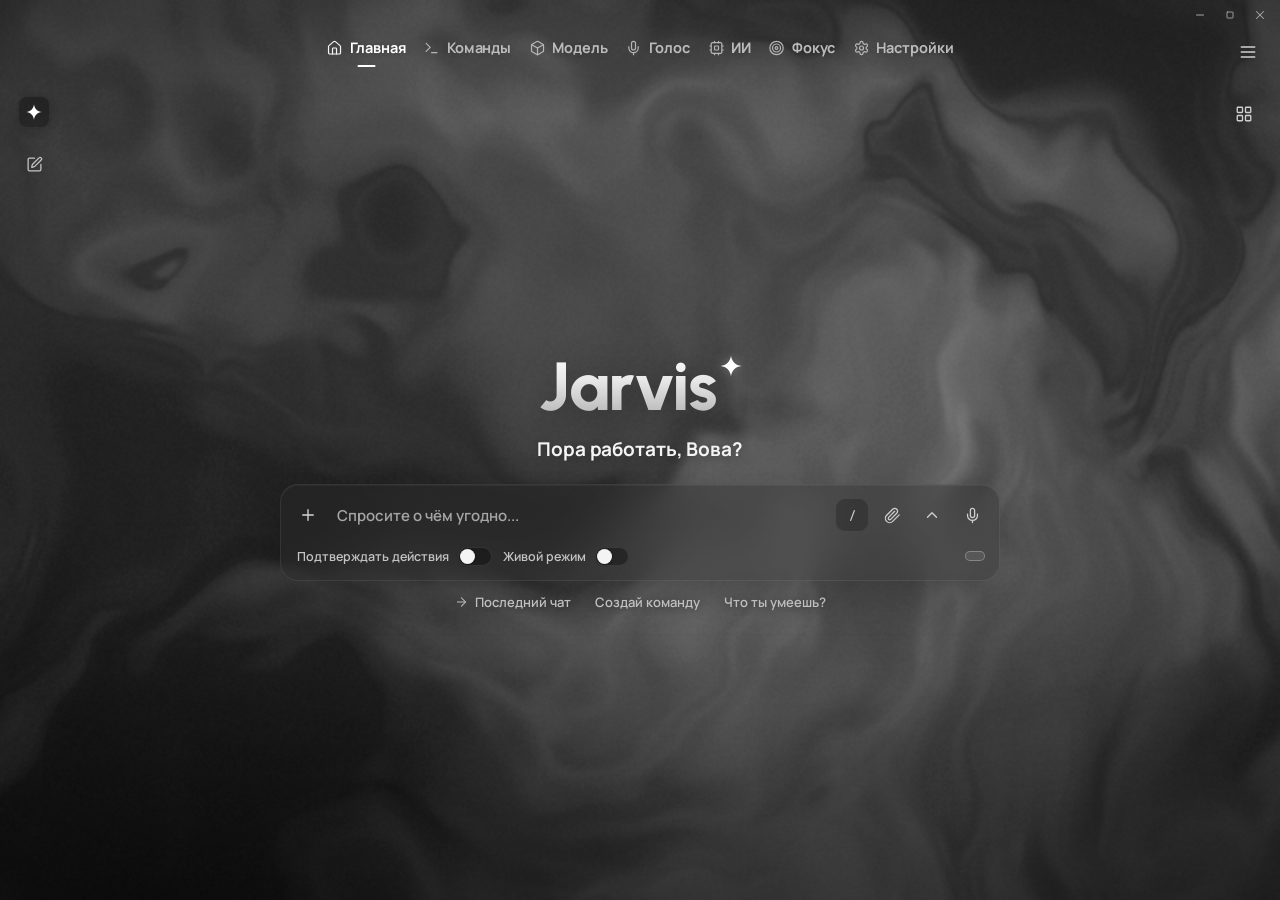
==== commit a19ebc8b: "Jarvis 1.6.0: open-source release - 1.5.x/1.6: Hubris + custom OpenAI-compatible providers, streamin" ====
--- a/web/index.html
+++ b/web/index.html
@@ -35,6 +35,7 @@
       <div id="chat"><div id="msgs"></div></div>
       <div id="composer">
         <div id="status"><span class="dot"></span><span class="txt"></span></div>
+        <button id="follow-chip" class="hidden" title="Разговор без имени: можно продолжать без «Джарвис». Нажми, чтобы закончить"></button>
         <div class="card">
           <div class="crow crow1">
             <button id="plus" class="sq" title="Действия"></button>
@@ -83,5 +84,6 @@
 <script src="icons.js"></script>
 <script src="bg.js"></script>
 <script src="app.js"></script>
+<script src="memory.js"></script>
 </body>
 </html>
--- a/web/style.css
+++ b/web/style.css
@@ -34,7 +34,7 @@
 #winctl button { width: 28px; height: 22px; border-radius: 6px; display: grid; place-items: center; color: #bdbdbd; opacity: .85; }
 #winctl button:hover { background: var(--hover); color: #fff; opacity: 1; }
 #winctl button.close:hover { background: #c42b1c; color: #fff; }
-#tabs { position: absolute; left: 50%; top: 34px; transform: translateX(-50%); display: flex; gap: 30px; white-space: nowrap; }
+#tabs { position: absolute; left: 50%; top: 34px; transform: translateX(-50%); display: flex; gap: 18px; white-space: nowrap; }
 .tab { display: flex; align-items: center; gap: 7px; color: #bcbcbc; font-weight: 700; font-size: 14.5px; letter-spacing: -.1px;
   position: relative; padding: 4px 0 8px; transition: color .18s; text-shadow: 0 1px 8px rgba(0,0,0,.25); }
 .tab .ic { opacity: .95; }
@@ -114,6 +114,18 @@
 #status .dot { width: 6px; height: 6px; border-radius: 50%; background: #fff; box-shadow: 0 0 8px #fff; }
 #status.show .dot { animation: pulse 1s infinite; }
 #status.show { opacity: 1; }
+/* v1.6 conversation mode chip: «слушаю… ещё 1:40» */
+#follow-chip { position: absolute; right: 8px; bottom: calc(100% + 6px); display: flex; align-items: center; gap: 6px; font-size: 12px;
+  color: #eaeaea; padding: 3px 9px; border-radius: 999px; border: 1px solid rgba(255,255,255,.25); background: rgba(255,255,255,.08);
+  white-space: nowrap; text-shadow: 0 1px 6px rgba(0,0,0,.4); transition: opacity .2s, background .15s; }
+#follow-chip:hover { background: rgba(255,255,255,.16); }
+#follow-chip .fdot { width: 6px; height: 6px; border-radius: 50%; background: #7dffb0; box-shadow: 0 0 8px #7dffb0; animation: pulse 1.4s infinite; }
+#follow-chip.wait .fdot { background: #bbb; box-shadow: none; animation: none; }
+#follow-chip .x { opacity: .6; margin-left: 2px; }
+#follow-chip.hidden { display: none; }
+.pcpeek { margin-top: 6px; font-size: 12px; color: #cfcfcf; max-height: 120px; overflow-y: auto; }
+.pcpeek div { padding: 2px 0; }
+.pcpeek .tm { opacity: .55; margin-right: 6px; }
 
 #quick { position: absolute; left: 50%; transform: translateX(-50%); top: calc(50% + 143px); display: flex; gap: 24px; font-size: 13px; color: #cfcfcf;
   transition: opacity .3s; white-space: nowrap; }
@@ -310,3 +322,20 @@
 .pchip.on { background: #f2f2f2; color: #111; border-color: #f2f2f2; box-shadow: 0 4px 16px rgba(255,255,255,.12); }
 .vsug { margin-top: 10px; border-top: none !important; background: rgba(0,0,0,.18); border-radius: 12px; padding: 8px 12px; }
 .msg.jarvis .av { margin-top: 17px; }
+
+/* v1.4 voice languages */
+.inp.ro { display: flex; align-items: center; color: #bdbdbd; font-size: 12.5px; overflow: hidden; white-space: nowrap; text-overflow: ellipsis; }
+.row.own .btn + .btn { margin-left: 6px; }
+#v-ownlist .row.own { padding: 8px 0; }
+.note a { color: var(--accent, #9ecbff); }
+
+.note .bad, .bad { color: #f0b4b4; }
+.mono { font-family: ui-monospace, Consolas, monospace; font-size: 12px; }
+.field textarea.inp { min-height: 68px; width: 100%; resize: vertical; }
+
+/* память компаньона (ИИ → Память) */
+.mem-body.off { opacity: .45; }
+.mem-row .mem-text { white-space: normal; color: #e6e6e6; font-size: 13px; }
+.mem-row .s { font-size: 11.5px; color: #8f8f8f; margin-top: 2px; }
+#m-filter { margin-bottom: 6px; } #m-filter:empty { display: none; }
+#prov-seg { flex-wrap: wrap; }
